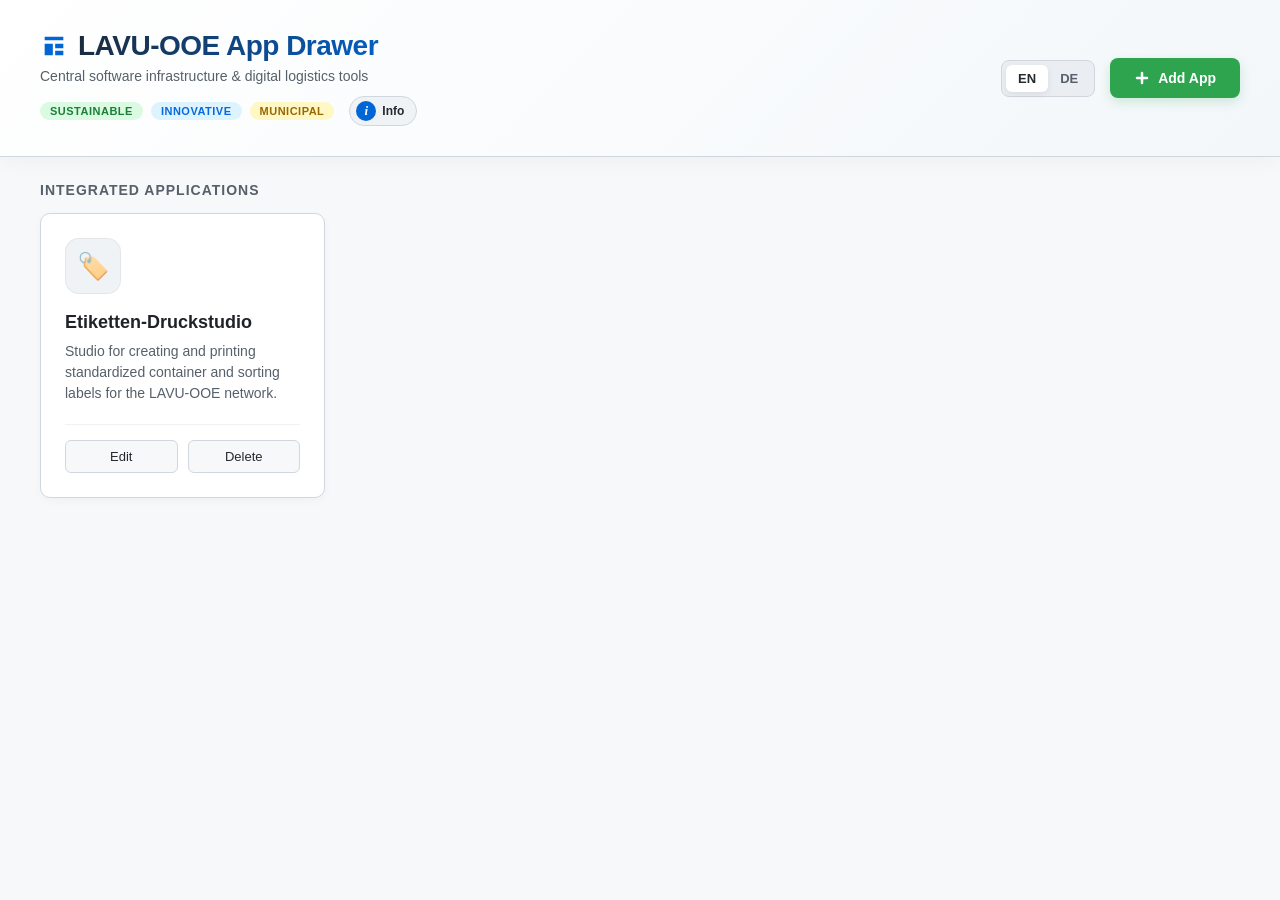
==== index.html @ b2c8f6b0 "Refactor loader and fallback UI; enhance styling and user experience" ====
<!DOCTYPE html>
<html lang="de">
<head>
    <meta charset="UTF-8">
    <meta name="viewport" content="width=device-width, initial-scale=1.0">
    <link rel="icon" type="image/png" href="favicon-96x96.png" sizes="96x96" />
    <link rel="icon" type="image/svg+xml" href="favicon.svg" />
    <link rel="shortcut icon" href="favicon.ico" />
    <link rel="apple-touch-icon" sizes="180x180" href="apple-touch-icon.png" />
    <meta name="apple-mobile-web-app-title" content="LAVU-OOE" />
    <link rel="manifest" href="site.webmanifest" />
    <title>LAVU-OÖ - Wird geladen...</title>
    <style>
        * { box-sizing: border-box; }
        body { 
            font-family: -apple-system, BlinkMacSystemFont, "Segoe UI", Roboto, sans-serif; 
            line-height: 1.6; 
            margin: 0; 
            padding: 20px; 
            background-color: #f9f9f9; 
            color: #333; 
            min-height: 100vh;
            display: flex;
            align-items: center;
            justify-content: center;
        }
        .container { 
            max-width: 800px; 
            margin: 40px auto; 
            background: white; 
            padding: 30px; 
            border-radius: 8px; 
            box-shadow: 0 2px 4px rgba(0, 0, 0, 0.1); 
            width: 100%;
        }
        .loader { 
            text-align: center; 
            padding: 40px 20px;
        }
        .loader .spinner {
            display: inline-block;
            width: 50px;
            height: 50px;
            border: 4px solid #f3f3f3;
            border-top: 4px solid #3498db;
            border-radius: 50%;
            animation: spin 1s linear infinite;
            margin-bottom: 20px;
        }
        @keyframes spin {
            0% { transform: rotate(0deg); }
            100% { transform: rotate(360deg); }
        }
        .loader .progress-bar {
            width: 100%;
            max-width: 300px;
            height: 4px;
            background: #e0e0e0;
            border-radius: 2px;
            margin: 15px auto;
            overflow: hidden;
        }
        .loader .progress-bar .progress {
            height: 100%;
            background: #3498db;
            width: 0%;
            animation: progress 3s ease-in-out infinite;
        }
        @keyframes progress {
            0% { width: 0%; }
            50% { width: 70%; }
            100% { width: 100%; }
        }
        pre { 
            background: #f4f4f4; 
            padding: 15px; 
            border-radius: 5px; 
            overflow-x: auto; 
            white-space: pre-wrap; 
            word-wrap: break-word;
            max-height: 500px;
            overflow-y: auto;
        }
        .hidden { display: none !important; }
        .error-message {
            background: #fff3cd;
            border: 1px solid #ffc107;
            color: #856404;
            padding: 15px;
            border-radius: 5px;
            margin-bottom: 20px;
        }
        .btn {
            display: inline-block;
            padding: 10px 20px;
            background: #3498db;
            color: white;
            text-decoration: none;
            border-radius: 5px;
            border: none;
            cursor: pointer;
            font-size: 16px;
        }
        .btn:hover {
            background: #2980b9;
        }
        .status-text {
            color: #666;
            font-size: 14px;
        }
        .retry-count {
            color: #999;
            font-size: 12px;
        }
    </style>
</head>
<body>
    <div class="container">
        <!-- Loader -->
        <div id="loader" class="loader">
            <div class="spinner"></div>
            <h2>System wird gestartet...</h2>
            <p>Bitte warten Sie, während die Anwendung geladen wird.</p>
            <div class="progress-bar">
                <div class="progress"></div>
            </div>
            <p class="status-text" id="status-text">Verbindung wird hergestellt...</p>
            <p class="retry-count" id="retry-count"></p>
        </div>

        <!-- Fallback -->
        <div id="readme-fallback" class="hidden">
            <h1>ℹ️ Dokumentation (Offline-Modus)</h1>
            <div class="error-message">
                <strong>⚠️ Die Hauptanwendung konnte nicht geladen werden.</strong><br>
                Dies kann folgende Gründe haben:
                <ul style="margin: 10px 0 0 20px;">
                    <li>Die Anwendung wurde noch nicht installiert</li>
                    <li>Die Server-Kommunikation ist unterbrochen</li>
                    <li>Die Datei <code>app/index.html</code> ist nicht vorhanden</li>
                </ul>
            </div>
            <p>Nachfolgend finden Sie die System-Dokumentation als Fallback:</p>
            <hr>
            <pre id="readme-content">Lade Dokumentation...</pre>
            <div style="margin-top: 20px; text-align: center;">
                <button class="btn" onclick="tryReload()">🔄 Erneut versuchen</button>
                <button class="btn" style="background: #6c757d;" onclick="window.location.href='/'">🏠 Zur Startseite</button>
            </div>
        </div>
    </div>

    <script>
        const targetFile = 'app/index.html';
        const fallbackFile = 'README.md';
        let retryCount = 0;
        const MAX_RETRIES = 3;
        let timeoutId = null;

        function updateStatus(text) {
            document.getElementById('status-text').textContent = text;
        }

        function tryReload() {
            retryCount = 0;
            document.getElementById('readme-fallback').classList.add('hidden');
            document.getElementById('loader').classList.remove('hidden');
            updateStatus('Neuer Versuch wird gestartet...');
            checkApp();
        }

        function checkApp() {
            updateStatus(`Prüfe Anwendung (Versuch ${retryCount + 1}/${MAX_RETRIES})...`);
            
            fetch(targetFile, { 
                method: 'GET',
                headers: {
                    'Cache-Control': 'no-cache',
                    'Pragma': 'no-cache'
                }
            })
            .then(response => {
                if (response.ok) {
                    updateStatus('✅ Anwendung gefunden! Weiterleitung...');
                    // Kleine Verzögerung für UX
                    setTimeout(() => {
                        const currentPath = window.location.pathname;
                        const basePath = currentPath.endsWith('/') ? currentPath : currentPath.substring(0, currentPath.lastIndexOf('/') + 1);
                        window.location.replace(basePath + 'app/index.html');
                    }, 500);
                } else {
                    throw new Error(`HTTP ${response.status}`);
                }
            })
            .catch(error => {
                console.warn('App nicht gefunden:', error);
                retryCount++;
                
                if (retryCount < MAX_RETRIES) {
                    const delay = retryCount * 1000;
                    updateStatus(`⏳ Warte ${delay/1000}s vor erneutem Versuch...`);
                    clearTimeout(timeoutId);
                    timeoutId = setTimeout(checkApp, delay);
                } else {
                    updateStatus('❌ Anwendung nicht erreichbar');
                    loadFallback();
                }
            });
        }

        function loadFallback() {
            document.getElementById('loader').classList.add('hidden');
            document.getElementById('readme-fallback').classList.remove('hidden');
            
            document.getElementById('readme-content').textContent = 'Lade Dokumentation...';
            
            fetch(fallbackFile)
                .then(res => {
                    if (res.ok) return res.text();
                    throw new Error('README nicht gefunden');
                })
                .then(text => {
                    document.getElementById('readme-content').textContent = text;
                })
                .catch(() => {
                    document.getElementById('readme-content').textContent = 
                        '❌ Die README.md Datei konnte nicht geladen werden.\n\n' +
                        'Bitte überprüfen Sie:\n' +
                        '1. Ob die Datei im Root-Verzeichnis existiert\n' +
                        '2. Ob die Datei lesbar ist\n' +
                        '3. Ob der Pfad korrekt ist';
                });
        }

        // Start the check
        updateStatus('Initialisiere...');
        setTimeout(checkApp, 500);

        // Cleanup timeout on page unload
        window.addEventListener('beforeunload', function() {
            if (timeoutId) {
                clearTimeout(timeoutId);
            }
        });

        // Fallback for network issues
        document.addEventListener('visibilitychange', function() {
            if (!document.hidden && document.getElementById('loader').classList.contains('hidden') === false) {
                // Tab wurde wieder sichtbar, prüfe erneut
                checkApp();
            }
        });
    </script>
</body>
</html>
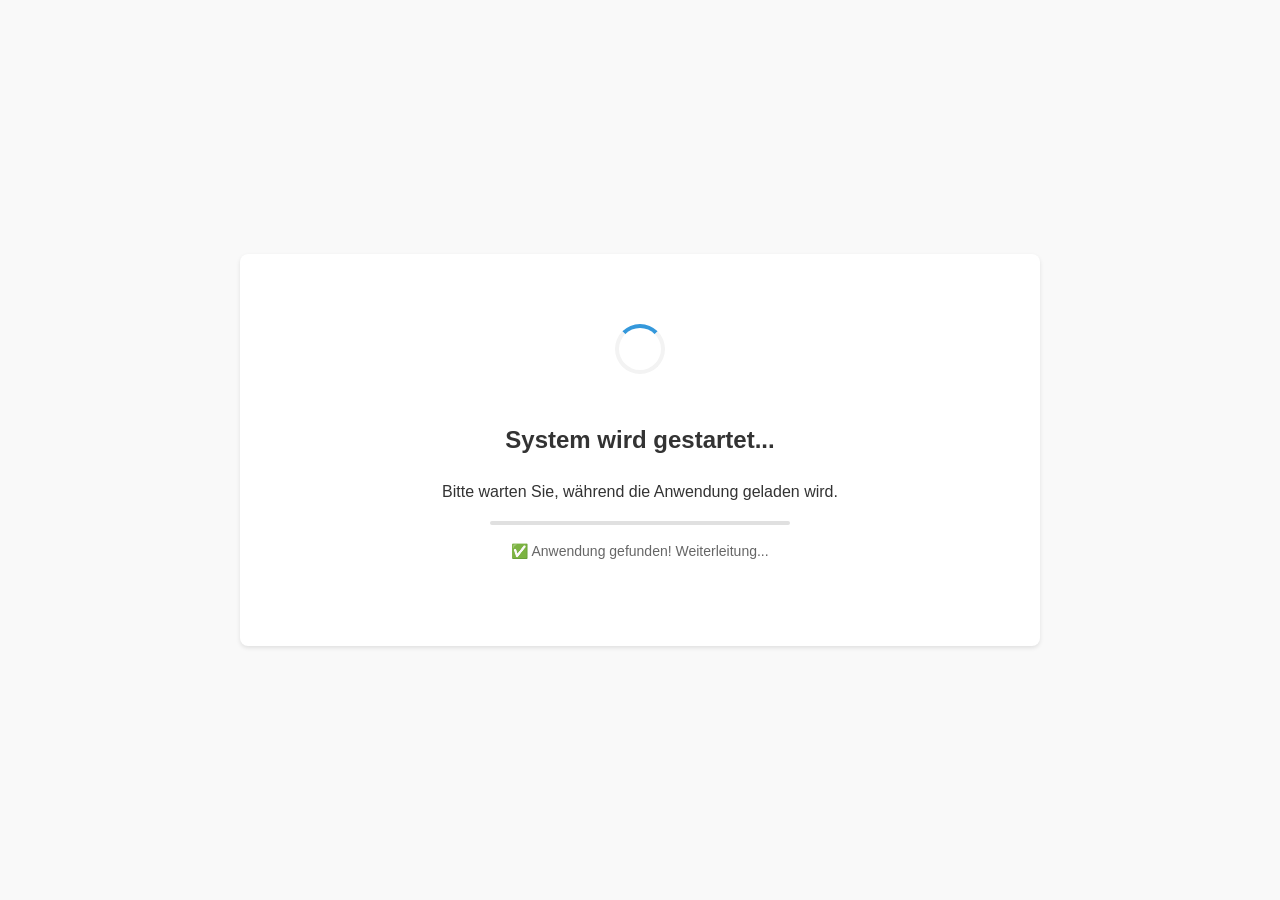
==== commit 0f718a09: "feat: create app-drawer page and update index.html to redirect to it - Added new app-drawer/index.ht" ====
--- a/index.html
+++ b/index.html
@@ -151,7 +151,7 @@
     </div>
 
     <script>
-        const targetFile = 'app/index.html';
+        const targetFile = 'app-drawer/';
         const fallbackFile = 'README.md';
         let retryCount = 0;
         const MAX_RETRIES = 3;
@@ -186,7 +186,7 @@
                     setTimeout(() => {
                         const currentPath = window.location.pathname;
                         const basePath = currentPath.endsWith('/') ? currentPath : currentPath.substring(0, currentPath.lastIndexOf('/') + 1);
-                        window.location.replace(basePath + 'app/index.html');
+                        window.location.replace(basePath + 'app-drawer/');
                     }, 500);
                 } else {
                     throw new Error(`HTTP ${response.status}`);
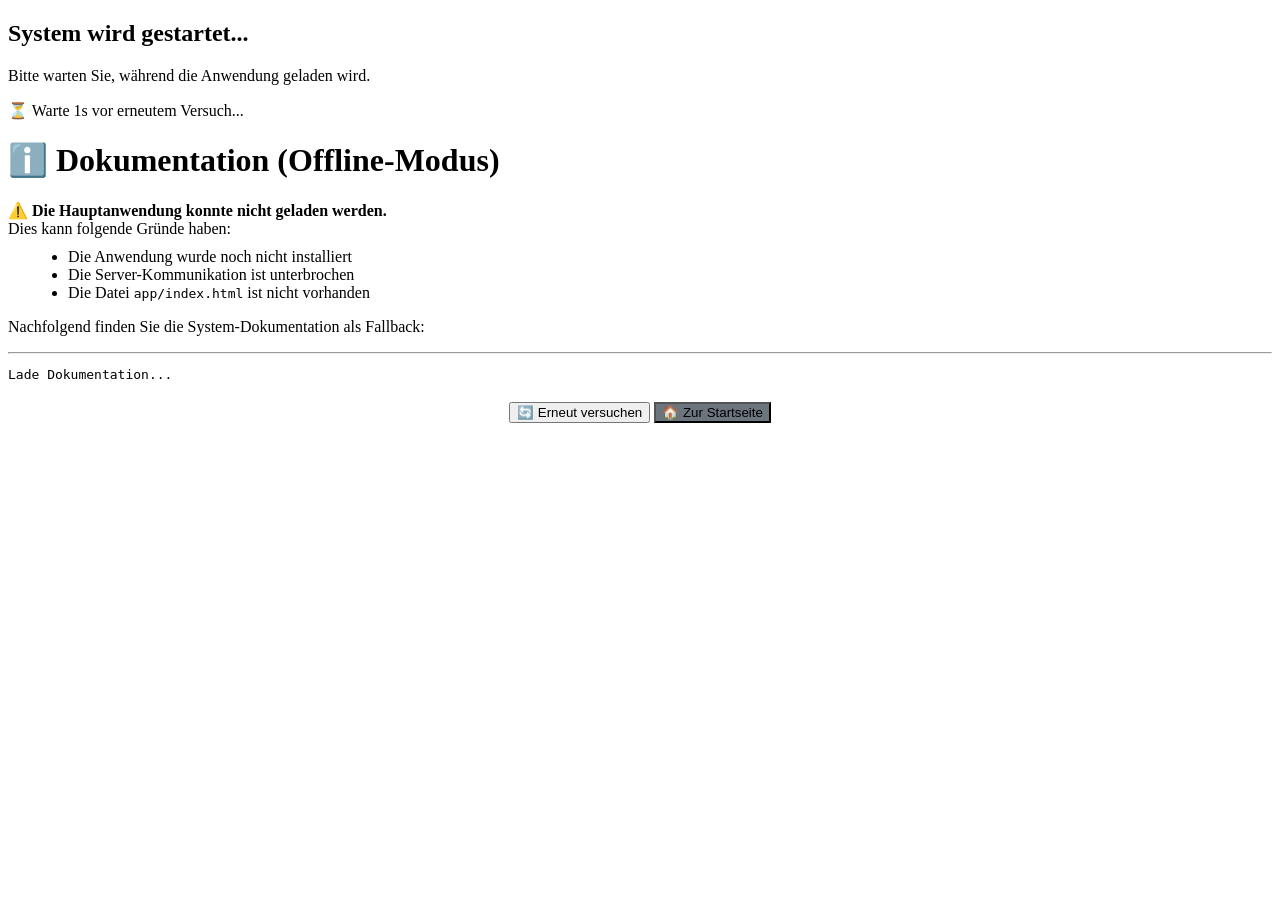
==== commit 0be85044: "refactor: rename 'reapps' to 'rereapps' and update related paths in manifest and index files" ====
--- a/index.html
+++ b/index.html
@@ -3,116 +3,17 @@
 <head>
     <meta charset="UTF-8">
     <meta name="viewport" content="width=device-width, initial-scale=1.0">
-    <link rel="icon" type="image/png" href="favicon-96x96.png" sizes="96x96" />
-    <link rel="icon" type="image/svg+xml" href="favicon.svg" />
-    <link rel="shortcut icon" href="favicon.ico" />
-    <link rel="apple-touch-icon" sizes="180x180" href="apple-touch-icon.png" />
-    <meta name="apple-mobile-web-app-title" content="LAVU-OOE" />
-    <link rel="manifest" href="site.webmanifest" />
+    <meta name="apple-mobile-web-app-title" content="MyLAVU" />
+
+    <link rel="icon" href="assets/icons/favicon.ico" sizes="any" />
+    <link rel="icon" type="image/png" href="assets/icons/favicon-96x96.png?v=071177" sizes="96x96" />
+    <link rel="icon" type="image/svg+xml" href="assets/icons/icon.svg" />
+    <link rel="icon" type="image/svg+xml" href="assets/icons/favicon.svg?v=071177" />
+    <link rel="shortcut icon" href="assets/icons/favicon.ico?v=071177" />
+    <link rel="apple-touch-icon" sizes="180x180" href="assets/icons/apple-touch-icon.png?v=071177" />
+    <link rel="manifest" href="assets/icons/site.webmanifest?v=071177" />
+    <link rel="stylesheet" href="assets/css/styles.css">
     <title>LAVU-OÖ - Wird geladen...</title>
-    <style>
-        * { box-sizing: border-box; }
-        body { 
-            font-family: -apple-system, BlinkMacSystemFont, "Segoe UI", Roboto, sans-serif; 
-            line-height: 1.6; 
-            margin: 0; 
-            padding: 20px; 
-            background-color: #f9f9f9; 
-            color: #333; 
-            min-height: 100vh;
-            display: flex;
-            align-items: center;
-            justify-content: center;
-        }
-        .container { 
-            max-width: 800px; 
-            margin: 40px auto; 
-            background: white; 
-            padding: 30px; 
-            border-radius: 8px; 
-            box-shadow: 0 2px 4px rgba(0, 0, 0, 0.1); 
-            width: 100%;
-        }
-        .loader { 
-            text-align: center; 
-            padding: 40px 20px;
-        }
-        .loader .spinner {
-            display: inline-block;
-            width: 50px;
-            height: 50px;
-            border: 4px solid #f3f3f3;
-            border-top: 4px solid #3498db;
-            border-radius: 50%;
-            animation: spin 1s linear infinite;
-            margin-bottom: 20px;
-        }
-        @keyframes spin {
-            0% { transform: rotate(0deg); }
-            100% { transform: rotate(360deg); }
-        }
-        .loader .progress-bar {
-            width: 100%;
-            max-width: 300px;
-            height: 4px;
-            background: #e0e0e0;
-            border-radius: 2px;
-            margin: 15px auto;
-            overflow: hidden;
-        }
-        .loader .progress-bar .progress {
-            height: 100%;
-            background: #3498db;
-            width: 0%;
-            animation: progress 3s ease-in-out infinite;
-        }
-        @keyframes progress {
-            0% { width: 0%; }
-            50% { width: 70%; }
-            100% { width: 100%; }
-        }
-        pre { 
-            background: #f4f4f4; 
-            padding: 15px; 
-            border-radius: 5px; 
-            overflow-x: auto; 
-            white-space: pre-wrap; 
-            word-wrap: break-word;
-            max-height: 500px;
-            overflow-y: auto;
-        }
-        .hidden { display: none !important; }
-        .error-message {
-            background: #fff3cd;
-            border: 1px solid #ffc107;
-            color: #856404;
-            padding: 15px;
-            border-radius: 5px;
-            margin-bottom: 20px;
-        }
-        .btn {
-            display: inline-block;
-            padding: 10px 20px;
-            background: #3498db;
-            color: white;
-            text-decoration: none;
-            border-radius: 5px;
-            border: none;
-            cursor: pointer;
-            font-size: 16px;
-        }
-        .btn:hover {
-            background: #2980b9;
-        }
-        .status-text {
-            color: #666;
-            font-size: 14px;
-        }
-        .retry-count {
-            color: #999;
-            font-size: 12px;
-        }
-    </style>
 </head>
 <body>
     <div class="container">
@@ -149,107 +50,6 @@
             </div>
         </div>
     </div>
-
-    <script>
-        const targetFile = 'app-drawer/';
-        const fallbackFile = 'README.md';
-        let retryCount = 0;
-        const MAX_RETRIES = 3;
-        let timeoutId = null;
-
-        function updateStatus(text) {
-            document.getElementById('status-text').textContent = text;
-        }
-
-        function tryReload() {
-            retryCount = 0;
-            document.getElementById('readme-fallback').classList.add('hidden');
-            document.getElementById('loader').classList.remove('hidden');
-            updateStatus('Neuer Versuch wird gestartet...');
-            checkApp();
-        }
-
-        function checkApp() {
-            updateStatus(`Prüfe Anwendung (Versuch ${retryCount + 1}/${MAX_RETRIES})...`);
-            
-            fetch(targetFile, { 
-                method: 'GET',
-                headers: {
-                    'Cache-Control': 'no-cache',
-                    'Pragma': 'no-cache'
-                }
-            })
-            .then(response => {
-                if (response.ok) {
-                    updateStatus('✅ Anwendung gefunden! Weiterleitung...');
-                    // Kleine Verzögerung für UX
-                    setTimeout(() => {
-                        const currentPath = window.location.pathname;
-                        const basePath = currentPath.endsWith('/') ? currentPath : currentPath.substring(0, currentPath.lastIndexOf('/') + 1);
-                        window.location.replace(basePath + 'app-drawer/');
-                    }, 500);
-                } else {
-                    throw new Error(`HTTP ${response.status}`);
-                }
-            })
-            .catch(error => {
-                console.warn('App nicht gefunden:', error);
-                retryCount++;
-                
-                if (retryCount < MAX_RETRIES) {
-                    const delay = retryCount * 1000;
-                    updateStatus(`⏳ Warte ${delay/1000}s vor erneutem Versuch...`);
-                    clearTimeout(timeoutId);
-                    timeoutId = setTimeout(checkApp, delay);
-                } else {
-                    updateStatus('❌ Anwendung nicht erreichbar');
-                    loadFallback();
-                }
-            });
-        }
-
-        function loadFallback() {
-            document.getElementById('loader').classList.add('hidden');
-            document.getElementById('readme-fallback').classList.remove('hidden');
-            
-            document.getElementById('readme-content').textContent = 'Lade Dokumentation...';
-            
-            fetch(fallbackFile)
-                .then(res => {
-                    if (res.ok) return res.text();
-                    throw new Error('README nicht gefunden');
-                })
-                .then(text => {
-                    document.getElementById('readme-content').textContent = text;
-                })
-                .catch(() => {
-                    document.getElementById('readme-content').textContent = 
-                        '❌ Die README.md Datei konnte nicht geladen werden.\n\n' +
-                        'Bitte überprüfen Sie:\n' +
-                        '1. Ob die Datei im Root-Verzeichnis existiert\n' +
-                        '2. Ob die Datei lesbar ist\n' +
-                        '3. Ob der Pfad korrekt ist';
-                });
-        }
-
-        // Start the check
-        updateStatus('Initialisiere...');
-        setTimeout(checkApp, 500);
-
-        // Cleanup timeout on page unload
-        window.addEventListener('beforeunload', function() {
-            if (timeoutId) {
-                clearTimeout(timeoutId);
-            }
-        });
-
-        // Fallback for network issues
-        document.addEventListener('visibilitychange', function() {
-            if (!document.hidden && document.getElementById('loader').classList.contains('hidden') === false) {
-                // Tab wurde wieder sichtbar, prüfe erneut
-                checkApp();
-            }
-        });
-    </script>
+    <script src="script.js"></script>
 </body>
 </html>
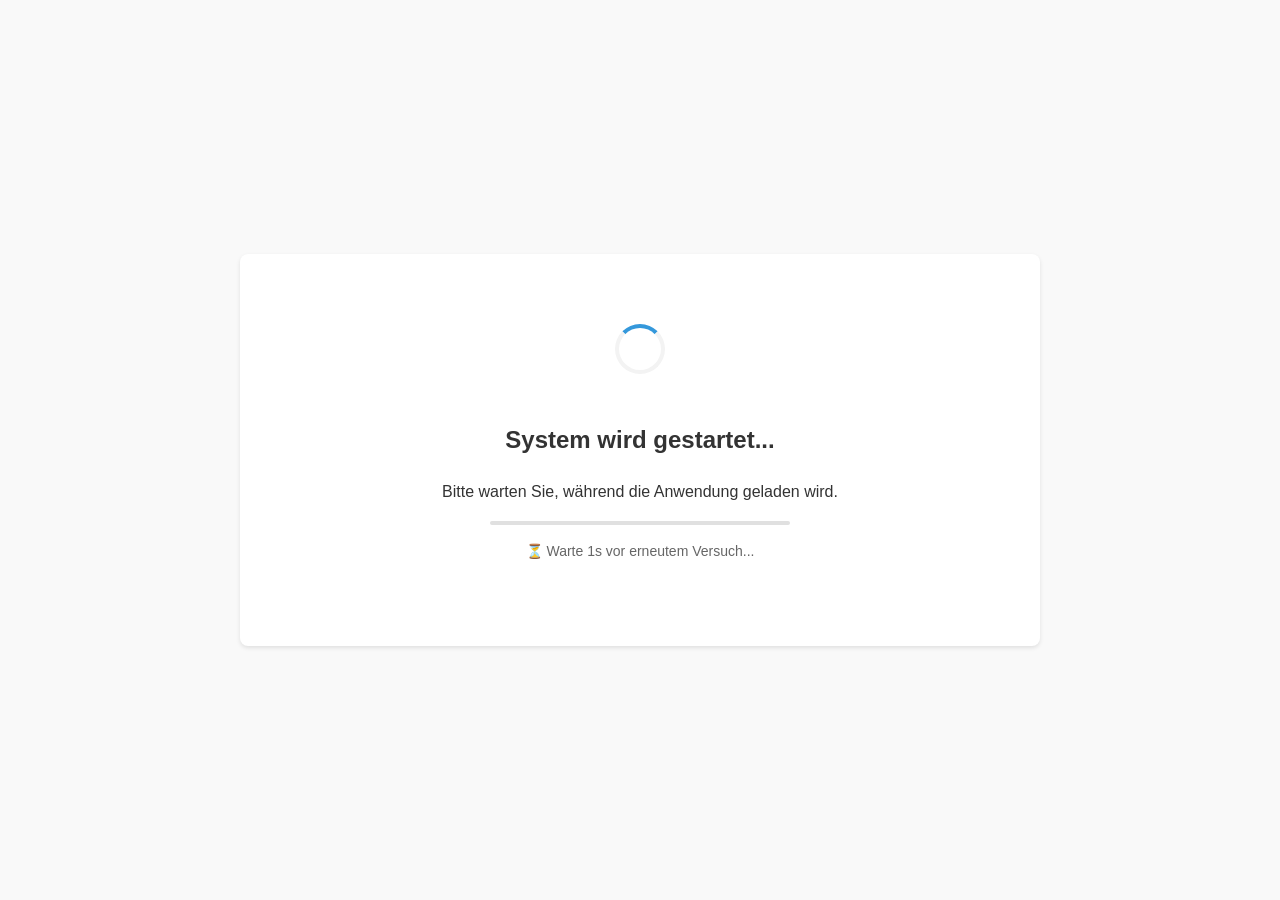
==== commit 8ea27273: "Add initial styles for the application - Create a new CSS file (styles.css) with base styles for the" ====
--- a/index.html
+++ b/index.html
@@ -5,14 +5,14 @@
     <meta name="viewport" content="width=device-width, initial-scale=1.0">
     <meta name="apple-mobile-web-app-title" content="MyLAVU" />
 
-    <link rel="icon" href="assets/icons/favicon.ico" sizes="any" />
-    <link rel="icon" type="image/png" href="assets/icons/favicon-96x96.png?v=071177" sizes="96x96" />
-    <link rel="icon" type="image/svg+xml" href="assets/icons/icon.svg" />
-    <link rel="icon" type="image/svg+xml" href="assets/icons/favicon.svg?v=071177" />
-    <link rel="shortcut icon" href="assets/icons/favicon.ico?v=071177" />
-    <link rel="apple-touch-icon" sizes="180x180" href="assets/icons/apple-touch-icon.png?v=071177" />
-    <link rel="manifest" href="assets/icons/site.webmanifest?v=071177" />
-    <link rel="stylesheet" href="assets/css/styles.css">
+    <link rel="icon" href="images/favicon.ico" sizes="any" />
+    <link rel="icon" type="image/png" href="images/favicon-96x96.png?v=071177" sizes="96x96" />
+    <link rel="icon" type="image/svg+xml" href="images/icon.svg" />
+    <link rel="icon" type="image/svg+xml" href="images/favicon.svg?v=071177" />
+    <link rel="shortcut icon" href="images/favicon.ico?v=071177" />
+    <link rel="apple-touch-icon" sizes="180x180" href="images/apple-touch-icon.png?v=071177" />
+    <link rel="manifest" href="site.webmanifest?v=071177" />
+    <link rel="stylesheet" href="styles.css">
     <title>LAVU-OÖ - Wird geladen...</title>
 </head>
 <body>
--- a/styles.css
+++ b/styles.css
@@ -0,0 +1,101 @@
+* { box-sizing: border-box; }
+body { 
+    font-family: -apple-system, BlinkMacSystemFont, "Segoe UI", Roboto, sans-serif; 
+    line-height: 1.6; 
+    margin: 0; 
+    padding: 20px; 
+    background-color: #f9f9f9; 
+    color: #333; 
+    min-height: 100vh;
+    display: flex;
+    align-items: center;
+    justify-content: center;
+}
+.container { 
+    max-width: 800px; 
+    margin: 40px auto; 
+    background: white; 
+    padding: 30px; 
+    border-radius: 8px; 
+    box-shadow: 0 2px 4px rgba(0, 0, 0, 0.1); 
+    width: 100%;
+}
+.loader { 
+    text-align: center; 
+    padding: 40px 20px;
+}
+.loader .spinner {
+    display: inline-block;
+    width: 50px;
+    height: 50px;
+    border: 4px solid #f3f3f3;
+    border-top: 4px solid #3498db;
+    border-radius: 50%;
+    animation: spin 1s linear infinite;
+    margin-bottom: 20px;
+}
+@keyframes spin {
+    0% { transform: rotate(0deg); }
+    100% { transform: rotate(360deg); }
+}
+.loader .progress-bar {
+    width: 100%;
+    max-width: 300px;
+    height: 4px;
+    background: #e0e0e0;
+    border-radius: 2px;
+    margin: 15px auto;
+    overflow: hidden;
+}
+.loader .progress-bar .progress {
+    height: 100%;
+    background: #3498db;
+    width: 0%;
+    animation: progress 3s ease-in-out infinite;
+}
+@keyframes progress {
+    0% { width: 0%; }
+    50% { width: 70%; }
+    100% { width: 100%; }
+}
+pre { 
+    background: #f4f4f4; 
+    padding: 15px; 
+    border-radius: 5px; 
+    overflow-x: auto; 
+    white-space: pre-wrap; 
+    word-wrap: break-word;
+    max-height: 500px;
+    overflow-y: auto;
+}
+.hidden { display: none !important; }
+.error-message {
+    background: #fff3cd;
+    border: 1px solid #ffc107;
+    color: #856404;
+    padding: 15px;
+    border-radius: 5px;
+    margin-bottom: 20px;
+}
+.btn {
+    display: inline-block;
+    padding: 10px 20px;
+    background: #3498db;
+    color: white;
+    text-decoration: none;
+    border-radius: 5px;
+    border: none;
+    cursor: pointer;
+    font-size: 16px;
+}
+.btn:hover {
+    background: #2980b9;
+}
+.status-text {
+    color: #666;
+    font-size: 14px;
+}
+.retry-count {
+    color: #999;
+    font-size: 12px;
+}
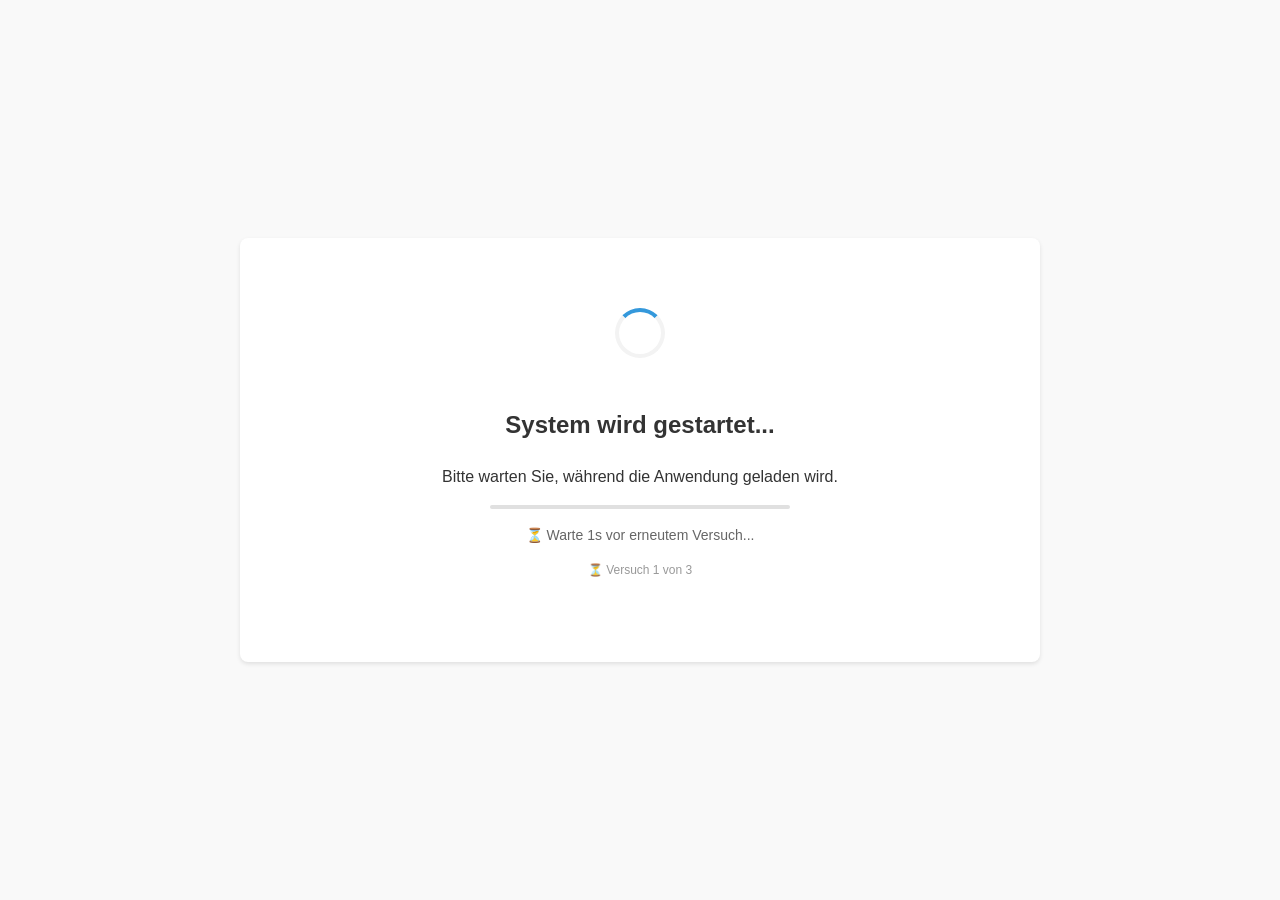
==== commit 89468daf: "refactor: update folder structure and paths; enhance script functionality and styles" ====
--- a/index.html
+++ b/index.html
@@ -4,14 +4,18 @@
     <meta charset="UTF-8">
     <meta name="viewport" content="width=device-width, initial-scale=1.0">
     <meta name="apple-mobile-web-app-title" content="MyLAVU" />
+    <meta name="theme-color" content="#1a4b60" />
 
+    <!-- Favicons -->
     <link rel="icon" href="images/favicon.ico" sizes="any" />
     <link rel="icon" type="image/png" href="images/favicon-96x96.png?v=071177" sizes="96x96" />
     <link rel="icon" type="image/svg+xml" href="images/icon.svg" />
-    <link rel="icon" type="image/svg+xml" href="images/favicon.svg?v=071177" />
     <link rel="shortcut icon" href="images/favicon.ico?v=071177" />
     <link rel="apple-touch-icon" sizes="180x180" href="images/apple-touch-icon.png?v=071177" />
-    <link rel="manifest" href="site.webmanifest?v=071177" />
+
+    <!-- Manifest – now points to manifest.json (which exists) -->
+    <link rel="manifest" href="manifest.json?v=071177" />
+
     <link rel="stylesheet" href="styles.css">
     <title>LAVU-OÖ - Wird geladen...</title>
 </head>
@@ -38,7 +42,7 @@
                 <ul style="margin: 10px 0 0 20px;">
                     <li>Die Anwendung wurde noch nicht installiert</li>
                     <li>Die Server-Kommunikation ist unterbrochen</li>
-                    <li>Die Datei <code>app/index.html</code> ist nicht vorhanden</li>
+                    <li>Die Datei <code>reapps/index.html</code> ist nicht vorhanden</li>
                 </ul>
             </div>
             <p>Nachfolgend finden Sie die System-Dokumentation als Fallback:</p>
@@ -50,6 +54,14 @@
             </div>
         </div>
     </div>
+
+    <!-- Optional: Install button (hidden by default) -->
+    <!--
+    <div id="install-container" style="display:none; text-align:center; margin-top:20px;">
+        <button class="btn" id="installBtn">📲 App installieren</button>
+    </div>
+    -->
+
     <script src="script.js"></script>
 </body>
 </html>
--- a/styles.css
+++ b/styles.css
@@ -1,27 +1,27 @@
 * { box-sizing: border-box; }
-body { 
-    font-family: -apple-system, BlinkMacSystemFont, "Segoe UI", Roboto, sans-serif; 
-    line-height: 1.6; 
-    margin: 0; 
-    padding: 20px; 
-    background-color: #f9f9f9; 
-    color: #333; 
+body {
+    font-family: -apple-system, BlinkMacSystemFont, "Segoe UI", Roboto, sans-serif;
+    line-height: 1.6;
+    margin: 0;
+    padding: 20px;
+    background-color: #f9f9f9;
+    color: #333;
     min-height: 100vh;
     display: flex;
     align-items: center;
     justify-content: center;
 }
-.container { 
-    max-width: 800px; 
-    margin: 40px auto; 
-    background: white; 
-    padding: 30px; 
-    border-radius: 8px; 
-    box-shadow: 0 2px 4px rgba(0, 0, 0, 0.1); 
+.container {
+    max-width: 800px;
+    margin: 40px auto;
+    background: white;
+    padding: 30px;
+    border-radius: 8px;
+    box-shadow: 0 2px 4px rgba(0, 0, 0, 0.1);
     width: 100%;
 }
-.loader { 
-    text-align: center; 
+.loader {
+    text-align: center;
     padding: 40px 20px;
 }
 .loader .spinner {
@@ -58,12 +58,12 @@
     50% { width: 70%; }
     100% { width: 100%; }
 }
-pre { 
-    background: #f4f4f4; 
-    padding: 15px; 
-    border-radius: 5px; 
-    overflow-x: auto; 
-    white-space: pre-wrap; 
+pre {
+    background: #f4f4f4;
+    padding: 15px;
+    border-radius: 5px;
+    overflow-x: auto;
+    white-space: pre-wrap;
     word-wrap: break-word;
     max-height: 500px;
     overflow-y: auto;
@@ -87,6 +87,7 @@
     border: none;
     cursor: pointer;
     font-size: 16px;
+    transition: background 0.2s;
 }
 .btn:hover {
     background: #2980b9;
@@ -94,8 +95,16 @@
 .status-text {
     color: #666;
     font-size: 14px;
+    min-height: 1.5em;
 }
 .retry-count {
     color: #999;
     font-size: 12px;
+    min-height: 1.5em;
+}
+
+/* Responsive */
+@media (max-width: 600px) {
+    .container { padding: 20px; margin: 20px auto; }
+    .loader .spinner { width: 40px; height: 40px; }
 }
